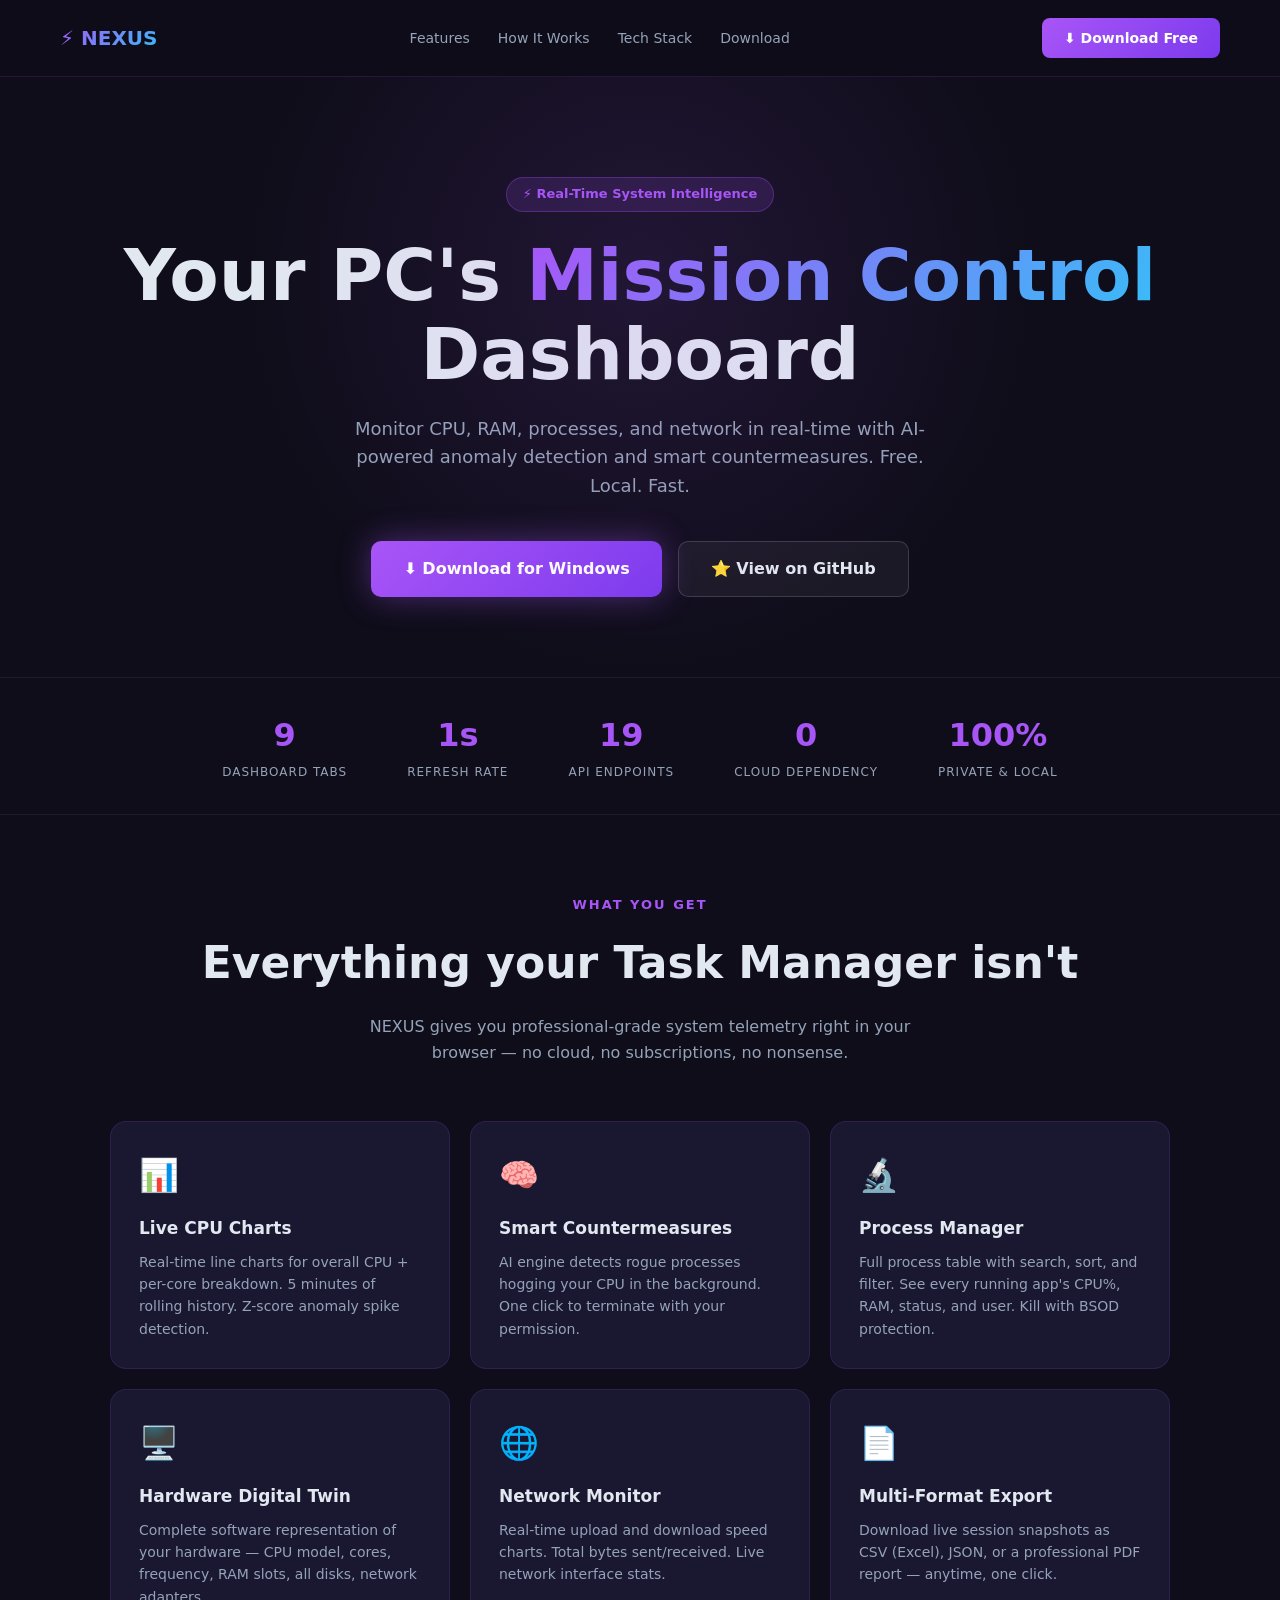
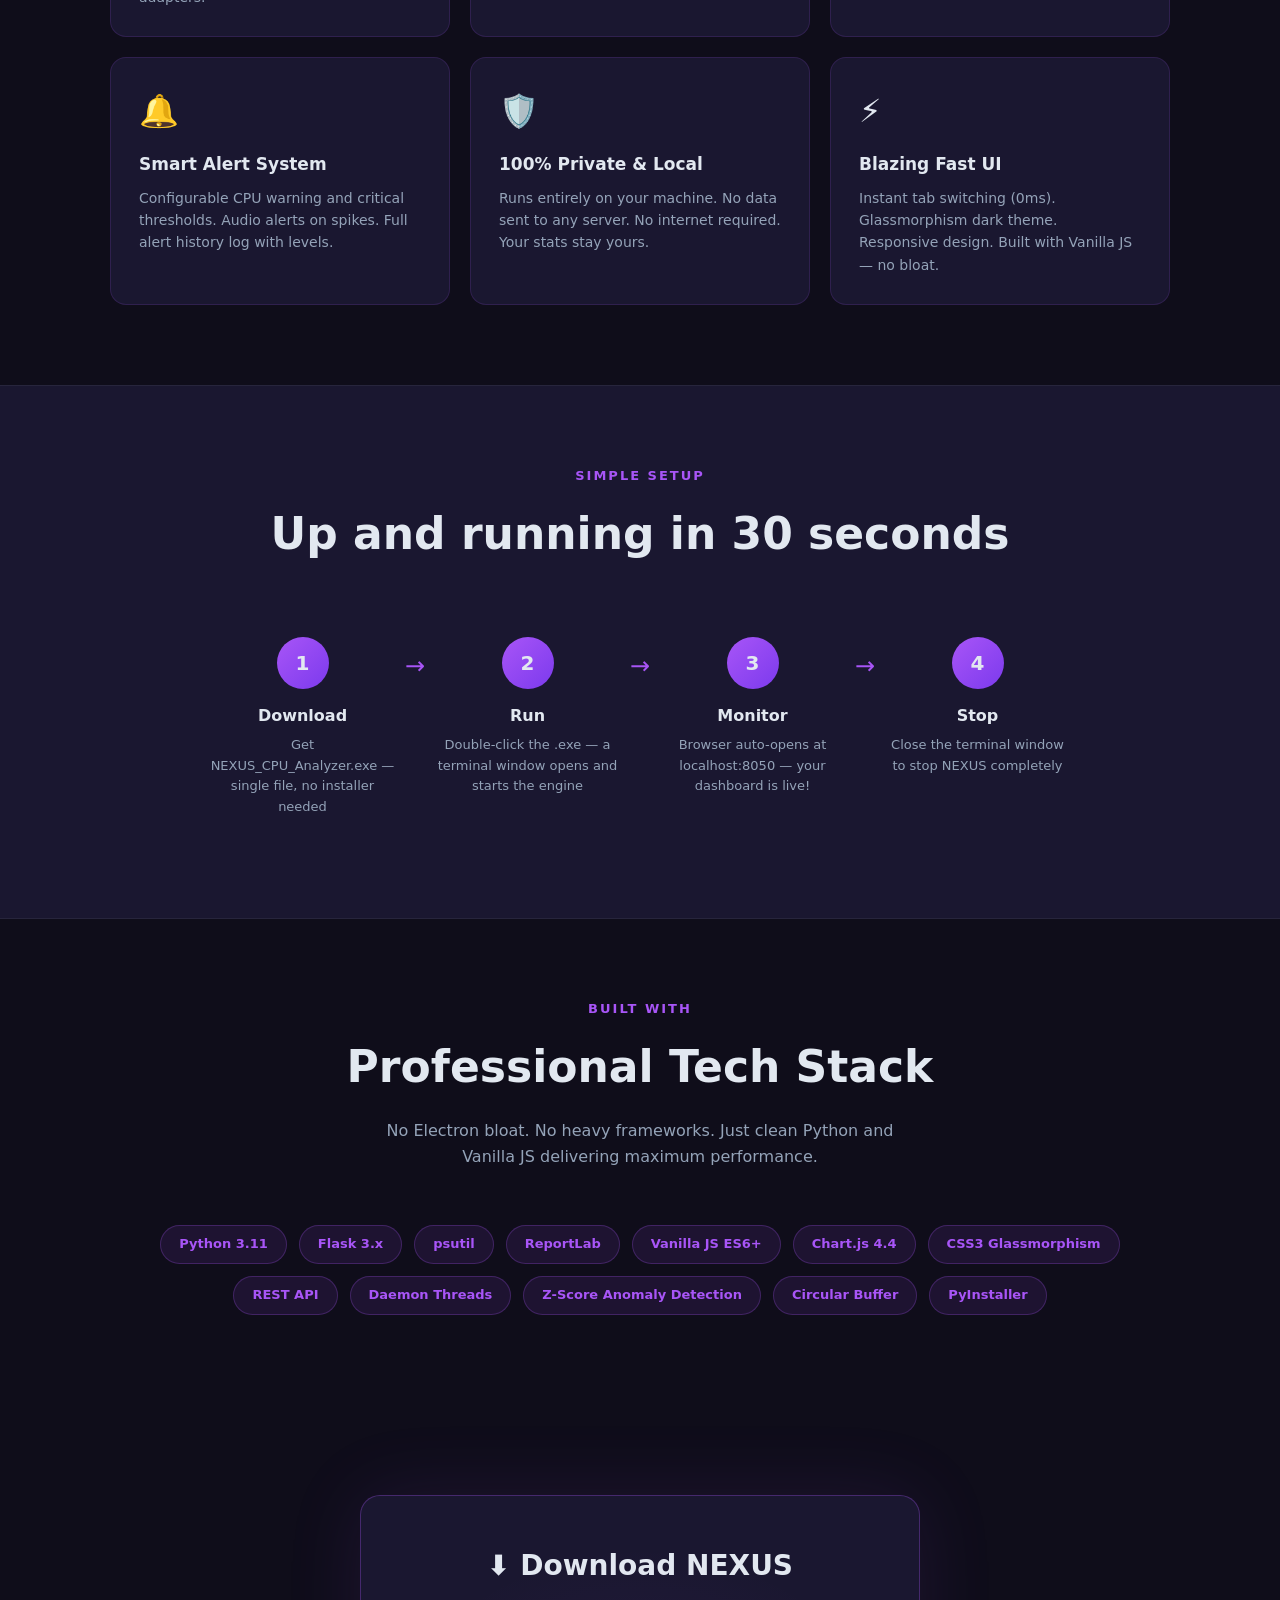
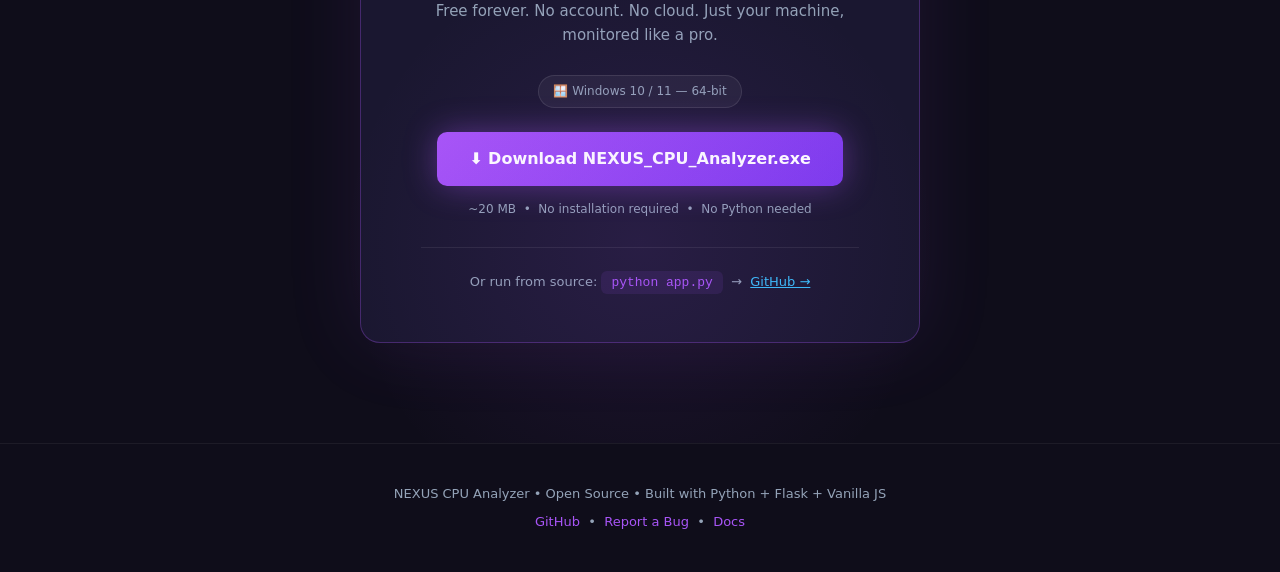
==== landing/index.html @ 70f69a9c "NEXUS CPU Analyzer v1.0 - Initial Release" ====
<!DOCTYPE html>
<html lang="en">
<head>
  <meta charset="UTF-8" />
  <meta name="viewport" content="width=device-width, initial-scale=1.0"/>
  <title>NEXUS CPU Analyzer — Real-Time System Monitor</title>
  <style>
    :root {
      --purple: #a855f7;
      --purple-dark: #7c3aed;
      --blue: #38bdf8;
      --emerald: #22c55e;
      --bg: #0f0d1a;
      --panel: #1a1730;
      --text: #e2e8f0;
      --muted: #94a3b8;
    }
    * { margin:0; padding:0; box-sizing:border-box; }
    body { background:var(--bg); color:var(--text); font-family:'Segoe UI',system-ui,sans-serif; line-height:1.6; }

    /* NAV */
    nav { display:flex; justify-content:space-between; align-items:center; padding:18px 60px; border-bottom:1px solid rgba(168,85,247,0.15); position:sticky; top:0; background:rgba(15,13,26,0.95); backdrop-filter:blur(12px); z-index:100; }
    .logo { font-size:20px; font-weight:800; background:linear-gradient(135deg,#a855f7,#38bdf8); -webkit-background-clip:text; -webkit-text-fill-color:transparent; }
    .nav-links { display:flex; gap:28px; }
    .nav-links a { color:var(--muted); text-decoration:none; font-size:14px; transition:color 0.2s; }
    .nav-links a:hover { color:var(--purple); }
    .nav-cta { background:linear-gradient(135deg,#a855f7,#7c3aed); color:#fff; padding:9px 22px; border-radius:8px; text-decoration:none; font-weight:600; font-size:14px; transition:opacity 0.2s; }
    .nav-cta:hover { opacity:0.85; }

    /* HERO */
    .hero { text-align:center; padding:100px 20px 80px; position:relative; overflow:hidden; }
    .hero::before { content:''; position:absolute; top:-200px; left:50%; transform:translateX(-50%); width:800px; height:800px; background:radial-gradient(circle, rgba(168,85,247,0.12) 0%, transparent 70%); pointer-events:none; }
    .badge { display:inline-block; background:rgba(168,85,247,0.15); border:1px solid rgba(168,85,247,0.3); color:var(--purple); padding:6px 16px; border-radius:999px; font-size:13px; font-weight:600; margin-bottom:24px; }
    .hero h1 { font-size:clamp(36px,6vw,72px); font-weight:900; line-height:1.1; margin-bottom:20px; }
    .hero h1 span { background:linear-gradient(135deg,#a855f7,#38bdf8); -webkit-background-clip:text; -webkit-text-fill-color:transparent; }
    .hero p { font-size:18px; color:var(--muted); max-width:600px; margin:0 auto 40px; }
    .hero-btns { display:flex; gap:16px; justify-content:center; flex-wrap:wrap; }
    .btn-hero { display:inline-flex; align-items:center; gap:8px; padding:14px 32px; border-radius:10px; font-weight:700; font-size:16px; text-decoration:none; transition:all 0.2s; }
    .btn-primary { background:linear-gradient(135deg,#a855f7,#7c3aed); color:#fff; box-shadow:0 0 32px rgba(168,85,247,0.4); }
    .btn-primary:hover { transform:translateY(-2px); box-shadow:0 0 48px rgba(168,85,247,0.6); }
    .btn-secondary { background:rgba(255,255,255,0.05); border:1px solid rgba(255,255,255,0.15); color:var(--text); }
    .btn-secondary:hover { background:rgba(255,255,255,0.1); }

    /* STATS STRIP */
    .stats-strip { display:flex; justify-content:center; gap:60px; padding:32px 20px; border-top:1px solid rgba(255,255,255,0.06); border-bottom:1px solid rgba(255,255,255,0.06); flex-wrap:wrap; }
    .stat { text-align:center; }
    .stat-num { font-size:32px; font-weight:900; color:var(--purple); }
    .stat-label { font-size:12px; color:var(--muted); text-transform:uppercase; letter-spacing:1px; margin-top:2px; }

    /* FEATURES */
    .section { padding:80px 20px; max-width:1100px; margin:0 auto; }
    .section-label { text-align:center; color:var(--purple); font-weight:700; font-size:13px; text-transform:uppercase; letter-spacing:2px; margin-bottom:12px; }
    .section-title { text-align:center; font-size:clamp(28px,4vw,44px); font-weight:900; margin-bottom:16px; }
    .section-sub { text-align:center; color:var(--muted); font-size:16px; max-width:560px; margin:0 auto 56px; }
    .features-grid { display:grid; grid-template-columns:repeat(auto-fit,minmax(300px,1fr)); gap:20px; }
    .feature-card { background:var(--panel); border:1px solid rgba(168,85,247,0.15); border-radius:16px; padding:28px; transition:all 0.3s; }
    .feature-card:hover { border-color:rgba(168,85,247,0.4); transform:translateY(-4px); box-shadow:0 16px 48px rgba(168,85,247,0.1); }
    .feature-icon { font-size:32px; margin-bottom:14px; }
    .feature-title { font-size:17px; font-weight:700; margin-bottom:8px; }
    .feature-desc { color:var(--muted); font-size:14px; line-height:1.6; }

    /* HOW IT WORKS */
    .how-section { background:var(--panel); padding:80px 20px; border-top:1px solid rgba(255,255,255,0.06); border-bottom:1px solid rgba(255,255,255,0.06); }
    .steps { display:flex; justify-content:center; gap:0; max-width:900px; margin:0 auto; flex-wrap:wrap; }
    .step { flex:1; min-width:200px; text-align:center; padding:20px; position:relative; }
    .step:not(:last-child)::after { content:'→'; position:absolute; right:-10px; top:30px; color:var(--purple); font-size:24px; }
    .step-num { width:52px; height:52px; background:linear-gradient(135deg,#a855f7,#7c3aed); border-radius:50%; display:flex; align-items:center; justify-content:center; font-size:20px; font-weight:900; margin:0 auto 14px; }
    .step-title { font-weight:700; margin-bottom:6px; }
    .step-desc { color:var(--muted); font-size:13px; }

    /* TECH STACK */
    .tech-grid { display:flex; flex-wrap:wrap; gap:12px; justify-content:center; margin-top:32px; }
    .tech-pill { background:rgba(168,85,247,0.1); border:1px solid rgba(168,85,247,0.25); padding:8px 18px; border-radius:999px; font-size:13px; font-weight:600; color:var(--purple); }

    /* DOWNLOAD SECTION */
    .download-section { text-align:center; padding:100px 20px; position:relative; overflow:hidden; }
    .download-section::before { content:''; position:absolute; bottom:-100px; left:50%; transform:translateX(-50%); width:600px; height:600px; background:radial-gradient(circle, rgba(168,85,247,0.1) 0%, transparent 70%); pointer-events:none; }
    .download-card { display:inline-block; background:var(--panel); border:1px solid rgba(168,85,247,0.3); border-radius:20px; padding:48px 60px; max-width:560px; box-shadow:0 0 80px rgba(168,85,247,0.1); }
    .download-title { font-size:28px; font-weight:900; margin-bottom:10px; }
    .download-sub { color:var(--muted); margin-bottom:28px; font-size:15px; }
    .os-badge { display:inline-flex; align-items:center; gap:6px; background:rgba(255,255,255,0.05); border:1px solid rgba(255,255,255,0.1); padding:6px 14px; border-radius:999px; font-size:12px; color:var(--muted); margin-bottom:24px; }
    .file-info { font-size:12px; color:var(--muted); margin-top:14px; }

    /* FOOTER */
    footer { text-align:center; padding:40px 20px; border-top:1px solid rgba(255,255,255,0.06); color:var(--muted); font-size:13px; }
    footer a { color:var(--purple); text-decoration:none; }
  </style>
</head>
<body>

<!-- NAVBAR -->
<nav>
  <div class="logo">⚡ NEXUS</div>
  <div class="nav-links">
    <a href="#features">Features</a>
    <a href="#how">How It Works</a>
    <a href="#stack">Tech Stack</a>
    <a href="#download">Download</a>
  </div>
  <a href="#download" class="nav-cta">⬇ Download Free</a>
</nav>

<!-- HERO -->
<section class="hero">
  <div class="badge">⚡ Real-Time System Intelligence</div>
  <h1>Your PC's <span>Mission Control</span><br/>Dashboard</h1>
  <p>Monitor CPU, RAM, processes, and network in real-time with AI-powered anomaly detection and smart countermeasures. Free. Local. Fast.</p>
  <div class="hero-btns">
    <a href="#download" class="btn-hero btn-primary">⬇ Download for Windows</a>
    <a href="https://github.com/YOUR_USERNAME/nexus-cpu-analyzer" class="btn-hero btn-secondary">⭐ View on GitHub</a>
  </div>
</section>

<!-- STATS -->
<div class="stats-strip">
  <div class="stat"><div class="stat-num">9</div><div class="stat-label">Dashboard Tabs</div></div>
  <div class="stat"><div class="stat-num">1s</div><div class="stat-label">Refresh Rate</div></div>
  <div class="stat"><div class="stat-num">19</div><div class="stat-label">API Endpoints</div></div>
  <div class="stat"><div class="stat-num">0</div><div class="stat-label">Cloud Dependency</div></div>
  <div class="stat"><div class="stat-num">100%</div><div class="stat-label">Private & Local</div></div>
</div>

<!-- FEATURES -->
<section class="section" id="features">
  <div class="section-label">What You Get</div>
  <h2 class="section-title">Everything your Task Manager isn't</h2>
  <p class="section-sub">NEXUS gives you professional-grade system telemetry right in your browser — no cloud, no subscriptions, no nonsense.</p>
  <div class="features-grid">
    <div class="feature-card">
      <div class="feature-icon">📊</div>
      <div class="feature-title">Live CPU Charts</div>
      <div class="feature-desc">Real-time line charts for overall CPU + per-core breakdown. 5 minutes of rolling history. Z-score anomaly spike detection.</div>
    </div>
    <div class="feature-card">
      <div class="feature-icon">🧠</div>
      <div class="feature-title">Smart Countermeasures</div>
      <div class="feature-desc">AI engine detects rogue processes hogging your CPU in the background. One click to terminate with your permission.</div>
    </div>
    <div class="feature-card">
      <div class="feature-icon">🔬</div>
      <div class="feature-title">Process Manager</div>
      <div class="feature-desc">Full process table with search, sort, and filter. See every running app's CPU%, RAM, status, and user. Kill with BSOD protection.</div>
    </div>
    <div class="feature-card">
      <div class="feature-icon">🖥️</div>
      <div class="feature-title">Hardware Digital Twin</div>
      <div class="feature-desc">Complete software representation of your hardware — CPU model, cores, frequency, RAM slots, all disks, network adapters.</div>
    </div>
    <div class="feature-card">
      <div class="feature-icon">🌐</div>
      <div class="feature-title">Network Monitor</div>
      <div class="feature-desc">Real-time upload and download speed charts. Total bytes sent/received. Live network interface stats.</div>
    </div>
    <div class="feature-card">
      <div class="feature-icon">📄</div>
      <div class="feature-title">Multi-Format Export</div>
      <div class="feature-desc">Download live session snapshots as CSV (Excel), JSON, or a professional PDF report — anytime, one click.</div>
    </div>
    <div class="feature-card">
      <div class="feature-icon">🔔</div>
      <div class="feature-title">Smart Alert System</div>
      <div class="feature-desc">Configurable CPU warning and critical thresholds. Audio alerts on spikes. Full alert history log with levels.</div>
    </div>
    <div class="feature-card">
      <div class="feature-icon">🛡️</div>
      <div class="feature-title">100% Private & Local</div>
      <div class="feature-desc">Runs entirely on your machine. No data sent to any server. No internet required. Your stats stay yours.</div>
    </div>
    <div class="feature-card">
      <div class="feature-icon">⚡</div>
      <div class="feature-title">Blazing Fast UI</div>
      <div class="feature-desc">Instant tab switching (0ms). Glassmorphism dark theme. Responsive design. Built with Vanilla JS — no bloat.</div>
    </div>
  </div>
</section>

<!-- HOW IT WORKS -->
<div class="how-section" id="how">
  <div class="section-label" style="text-align:center;">Simple Setup</div>
  <h2 class="section-title" style="text-align:center;margin-bottom:48px;">Up and running in 30 seconds</h2>
  <div class="steps">
    <div class="step">
      <div class="step-num">1</div>
      <div class="step-title">Download</div>
      <div class="step-desc">Get NEXUS_CPU_Analyzer.exe — single file, no installer needed</div>
    </div>
    <div class="step">
      <div class="step-num">2</div>
      <div class="step-title">Run</div>
      <div class="step-desc">Double-click the .exe — a terminal window opens and starts the engine</div>
    </div>
    <div class="step">
      <div class="step-num">3</div>
      <div class="step-title">Monitor</div>
      <div class="step-desc">Browser auto-opens at localhost:8050 — your dashboard is live!</div>
    </div>
    <div class="step">
      <div class="step-num">4</div>
      <div class="step-title">Stop</div>
      <div class="step-desc">Close the terminal window to stop NEXUS completely</div>
    </div>
  </div>
</div>

<!-- TECH STACK -->
<section class="section" id="stack">
  <div class="section-label">Built With</div>
  <h2 class="section-title">Professional Tech Stack</h2>
  <p class="section-sub">No Electron bloat. No heavy frameworks. Just clean Python and Vanilla JS delivering maximum performance.</p>
  <div class="tech-grid">
    <span class="tech-pill">Python 3.11</span>
    <span class="tech-pill">Flask 3.x</span>
    <span class="tech-pill">psutil</span>
    <span class="tech-pill">ReportLab</span>
    <span class="tech-pill">Vanilla JS ES6+</span>
    <span class="tech-pill">Chart.js 4.4</span>
    <span class="tech-pill">CSS3 Glassmorphism</span>
    <span class="tech-pill">REST API</span>
    <span class="tech-pill">Daemon Threads</span>
    <span class="tech-pill">Z-Score Anomaly Detection</span>
    <span class="tech-pill">Circular Buffer</span>
    <span class="tech-pill">PyInstaller</span>
  </div>
</section>

<!-- DOWNLOAD -->
<section class="download-section" id="download">
  <div class="download-card">
    <div class="download-title">⬇ Download NEXUS</div>
    <div class="download-sub">Free forever. No account. No cloud. Just your machine, monitored like a pro.</div>
    <div class="os-badge">🪟 Windows 10 / 11 — 64-bit</div>
    <br/>
    <a href="NEXUS_CPU_Analyzer.exe" class="btn-hero btn-primary" download>
      ⬇ Download NEXUS_CPU_Analyzer.exe
    </a>
    <div class="file-info">~20 MB &nbsp;•&nbsp; No installation required &nbsp;•&nbsp; No Python needed</div>
    <div style="margin-top:28px; padding-top:24px; border-top:1px solid rgba(255,255,255,0.08); font-size:13px; color:var(--muted);">
      Or run from source:
      <code style="background:rgba(168,85,247,0.1);padding:4px 10px;border-radius:6px;color:var(--purple);font-family:monospace;">python app.py</code>
      &nbsp;→&nbsp;
      <a href="https://github.com/YOUR_USERNAME/nexus-cpu-analyzer" style="color:var(--blue);">GitHub →</a>
    </div>
  </div>
</section>

<!-- FOOTER -->
<footer>
  <p>NEXUS CPU Analyzer &bull; Open Source &bull; Built with Python + Flask + Vanilla JS</p>
  <p style="margin-top:8px;">
    <a href="https://github.com/YOUR_USERNAME/nexus-cpu-analyzer">GitHub</a>
    &nbsp;&bull;&nbsp;
    <a href="https://github.com/YOUR_USERNAME/nexus-cpu-analyzer/issues">Report a Bug</a>
    &nbsp;&bull;&nbsp;
    <a href="https://github.com/YOUR_USERNAME/nexus-cpu-analyzer/blob/main/README.md">Docs</a>
  </p>
</footer>

</body>
</html>
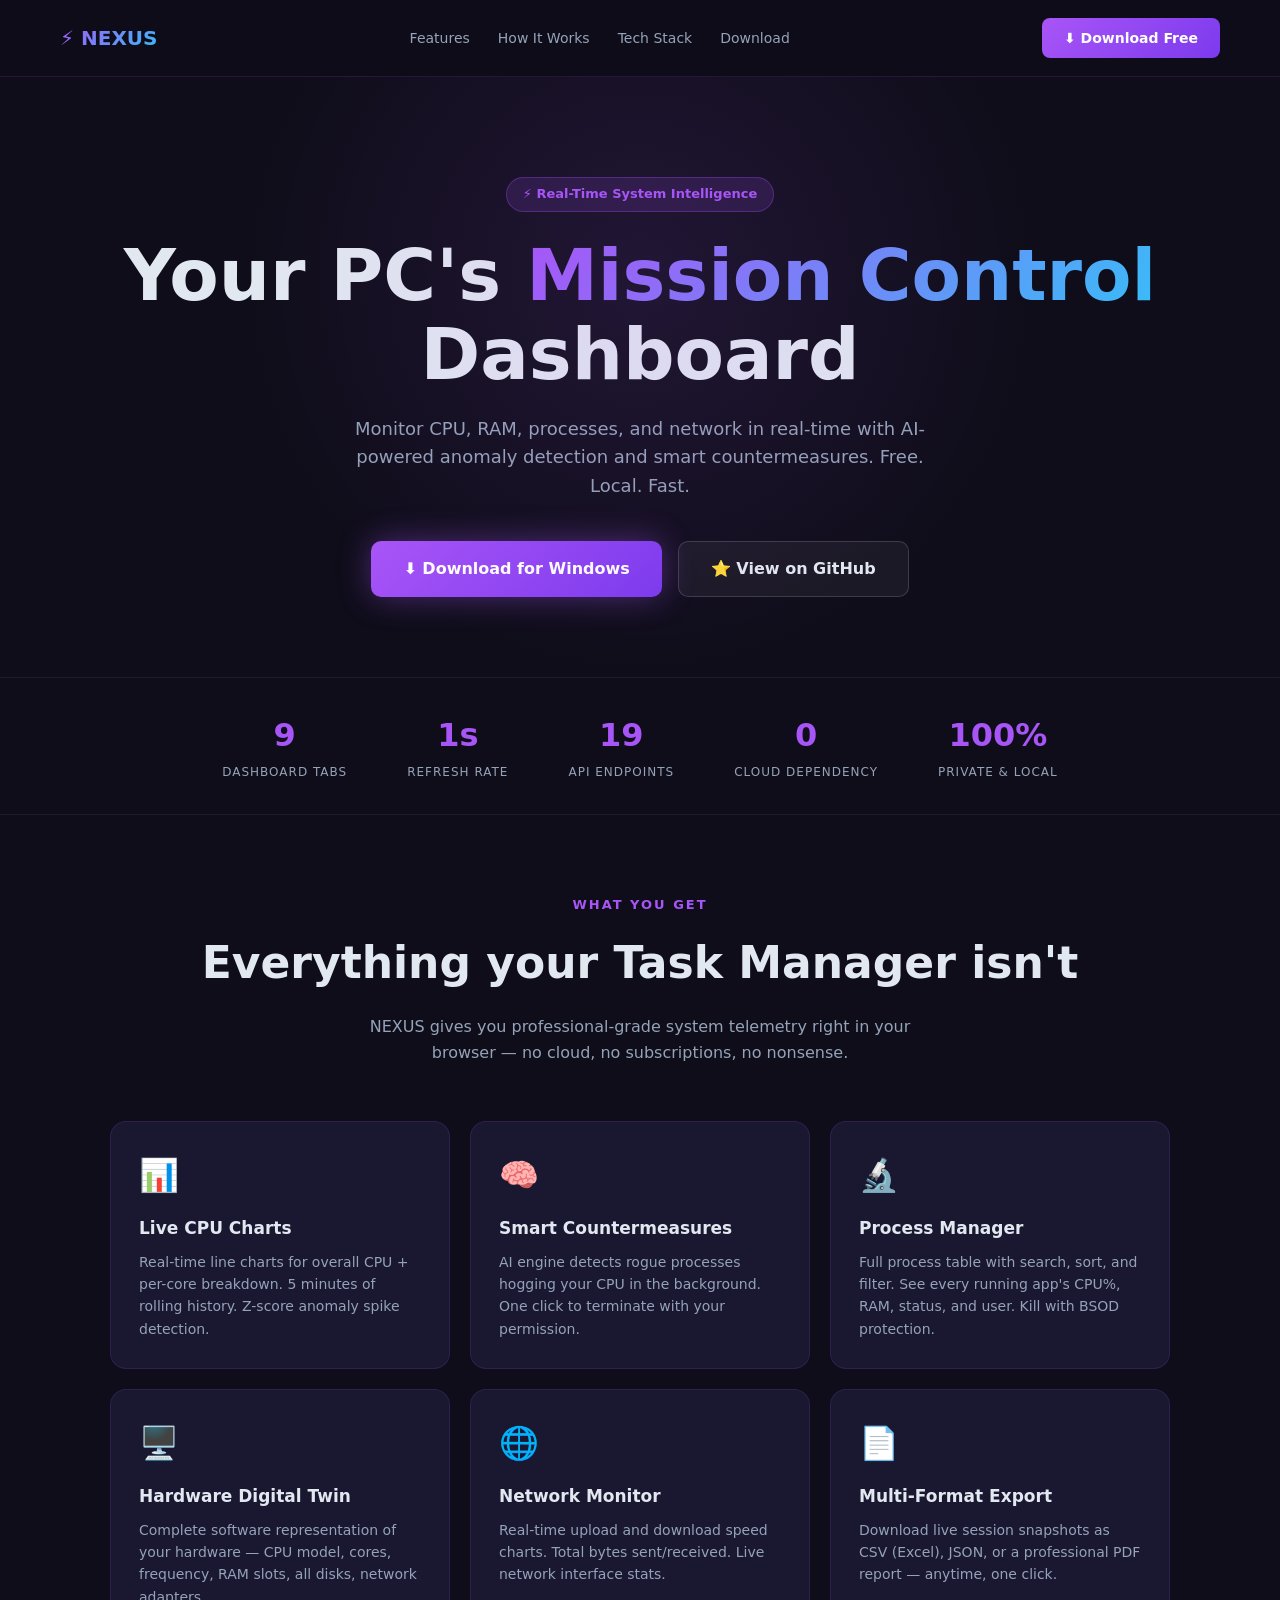
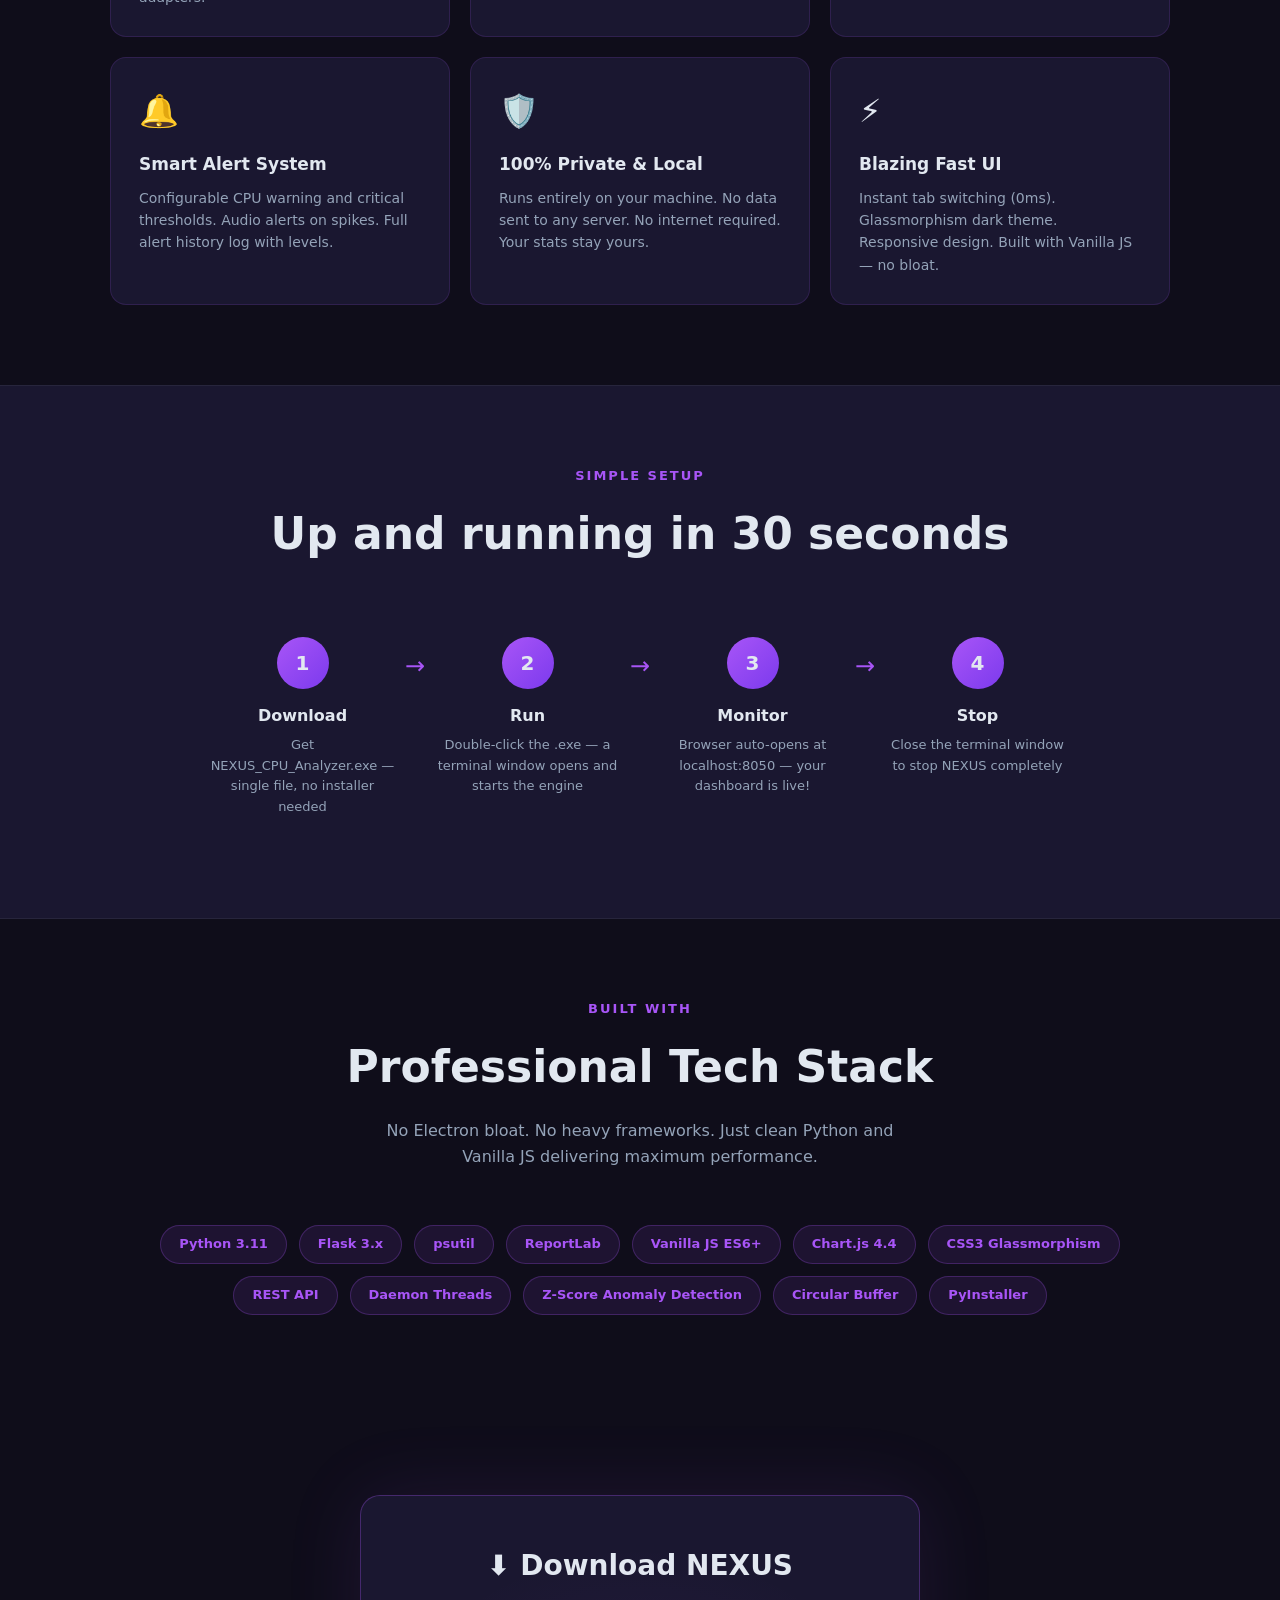
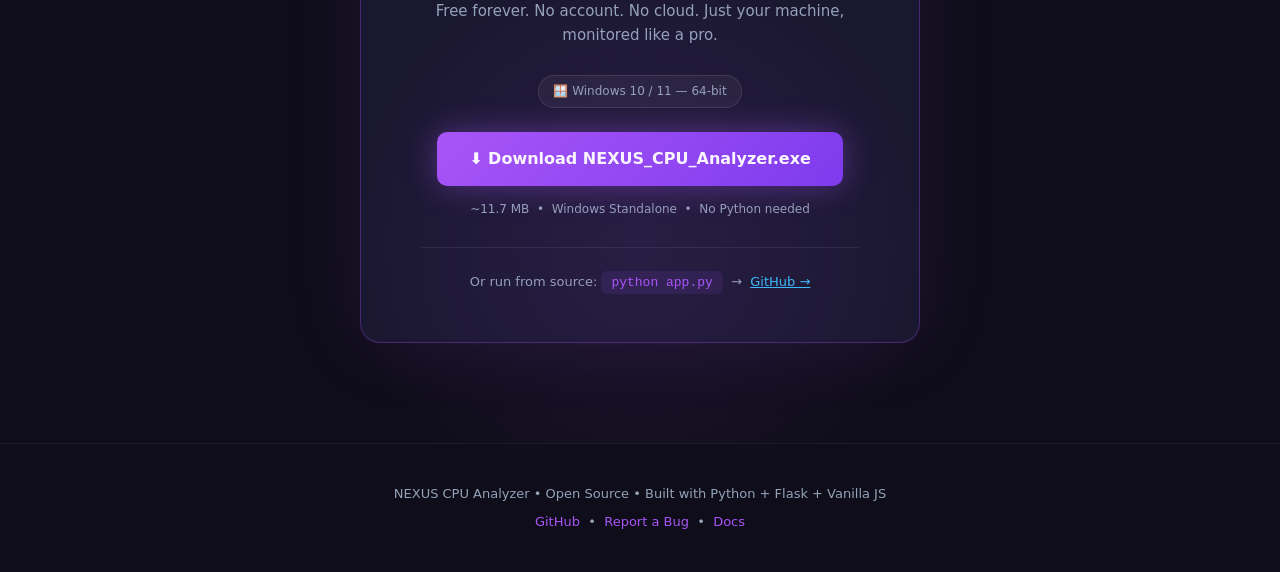
==== commit 91fe9dc6: "Configure Vercel landing page and update download links" ====
--- a/landing/index.html
+++ b/landing/index.html
@@ -107,7 +107,7 @@
   <p>Monitor CPU, RAM, processes, and network in real-time with AI-powered anomaly detection and smart countermeasures. Free. Local. Fast.</p>
   <div class="hero-btns">
     <a href="#download" class="btn-hero btn-primary">⬇ Download for Windows</a>
-    <a href="https://github.com/YOUR_USERNAME/nexus-cpu-analyzer" class="btn-hero btn-secondary">⭐ View on GitHub</a>
+    <a href="https://github.com/omarabusaeed/nexus-cpu-analyzer" class="btn-hero btn-secondary" target="_blank">⭐ View on GitHub</a>
   </div>
 </section>
 
@@ -230,15 +230,15 @@
     <div class="download-sub">Free forever. No account. No cloud. Just your machine, monitored like a pro.</div>
     <div class="os-badge">🪟 Windows 10 / 11 — 64-bit</div>
     <br/>
-    <a href="NEXUS_CPU_Analyzer.exe" class="btn-hero btn-primary" download>
+    <a href="https://github.com/omarabusaeed/nexus-cpu-analyzer/releases/download/v1.0.0/NEXUS_CPU_Analyzer.exe" class="btn-hero btn-primary" download>
       ⬇ Download NEXUS_CPU_Analyzer.exe
     </a>
-    <div class="file-info">~20 MB &nbsp;•&nbsp; No installation required &nbsp;•&nbsp; No Python needed</div>
+    <div class="file-info">~11.7 MB &nbsp;•&nbsp; Windows Standalone &nbsp;•&nbsp; No Python needed</div>
     <div style="margin-top:28px; padding-top:24px; border-top:1px solid rgba(255,255,255,0.08); font-size:13px; color:var(--muted);">
       Or run from source:
       <code style="background:rgba(168,85,247,0.1);padding:4px 10px;border-radius:6px;color:var(--purple);font-family:monospace;">python app.py</code>
       &nbsp;→&nbsp;
-      <a href="https://github.com/YOUR_USERNAME/nexus-cpu-analyzer" style="color:var(--blue);">GitHub →</a>
+      <a href="https://github.com/omarabusaeed/nexus-cpu-analyzer" style="color:var(--blue);" target="_blank">GitHub →</a>
     </div>
   </div>
 </section>
@@ -247,11 +247,11 @@
 <footer>
   <p>NEXUS CPU Analyzer &bull; Open Source &bull; Built with Python + Flask + Vanilla JS</p>
   <p style="margin-top:8px;">
-    <a href="https://github.com/YOUR_USERNAME/nexus-cpu-analyzer">GitHub</a>
+    <a href="https://github.com/omarabusaeed/nexus-cpu-analyzer" target="_blank">GitHub</a>
     &nbsp;&bull;&nbsp;
-    <a href="https://github.com/YOUR_USERNAME/nexus-cpu-analyzer/issues">Report a Bug</a>
+    <a href="https://github.com/omarabusaeed/nexus-cpu-analyzer/issues" target="_blank">Report a Bug</a>
     &nbsp;&bull;&nbsp;
-    <a href="https://github.com/YOUR_USERNAME/nexus-cpu-analyzer/blob/main/README.md">Docs</a>
+    <a href="https://github.com/omarabusaeed/nexus-cpu-analyzer/blob/main/README.md" target="_blank">Docs</a>
   </p>
 </footer>
 
